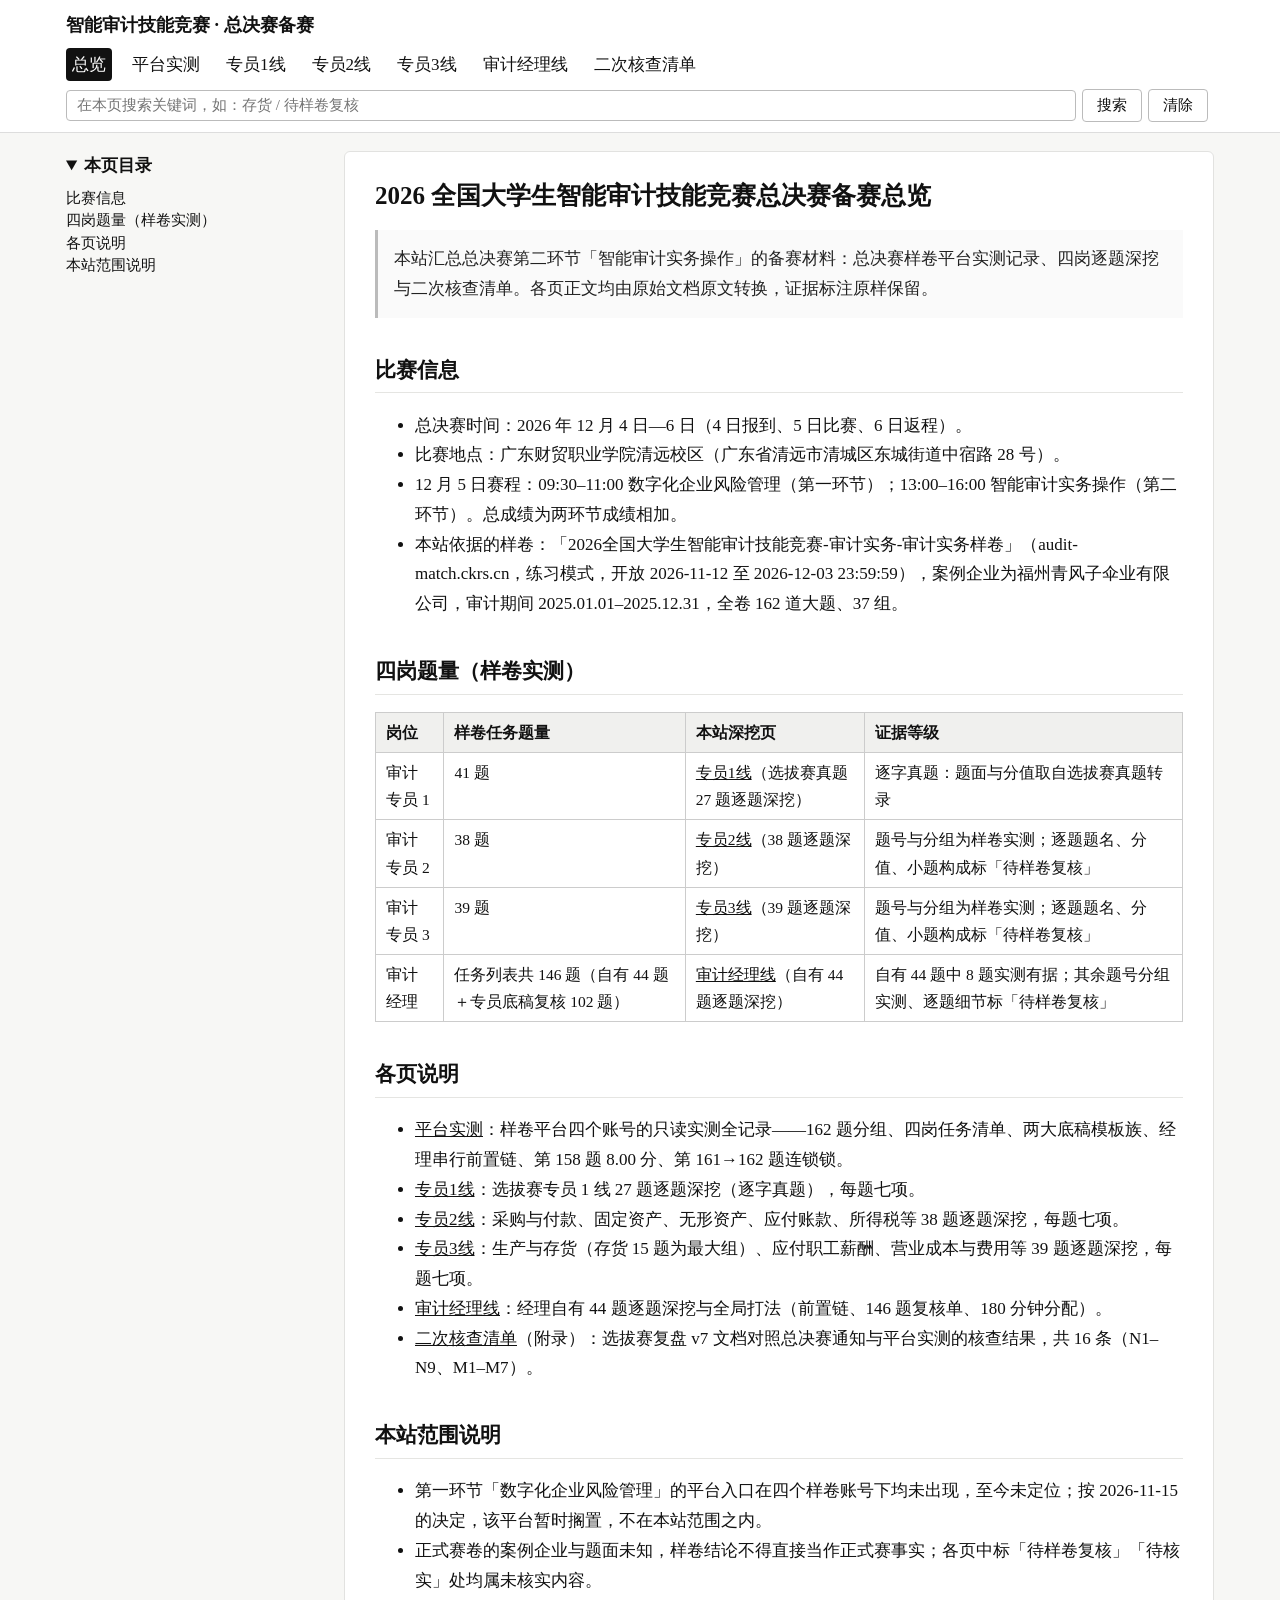
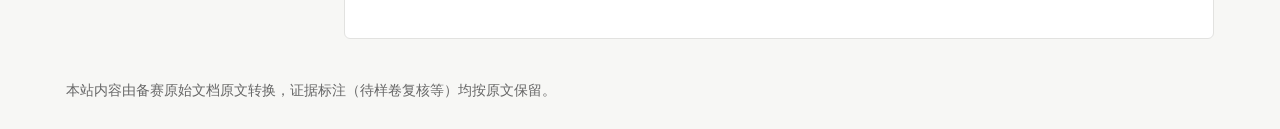
==== index.html @ 39a9ce8f "Add files via upload" ====
<!DOCTYPE html>
<html lang="zh-CN">
<head>
<meta charset="utf-8">
<meta name="viewport" content="width=device-width, initial-scale=1">
<title>总览｜总决赛备赛</title>
<link rel="stylesheet" href="style.css">
</head>
<body>
<header class="topbar">
  <div class="topbar-inner">
    <div class="site-name">智能审计技能竞赛 · 总决赛备赛</div>
    <nav class="mainnav">
      <a href="index.html" class="active">总览</a>
      <a href="platform.html">平台实测</a>
      <a href="s1.html">专员1线</a>
      <a href="s2.html">专员2线</a>
      <a href="s3.html">专员3线</a>
      <a href="manager.html">审计经理线</a>
      <a href="checklist.html">二次核查清单</a>
    </nav>
    <div class="searchbar">
      <input id="searchInput" type="search" placeholder="在本页搜索关键词，如：存货 / 待样卷复核" aria-label="在本页搜索">
      <button id="searchBtn" type="button">搜索</button>
      <button id="searchClear" type="button">清除</button>
      <span id="searchCount" class="search-count"></span>
    </div>
  </div>
</header>
<div class="layout">
  <aside class="toc-wrap">
    <details open>
      <summary>本页目录</summary>
      <div class="toc"><ul>
<li><a href="#ix-info">比赛信息</a></li>
<li><a href="#ix-posts">四岗题量（样卷实测）</a></li>
<li><a href="#ix-pages">各页说明</a></li>
<li><a href="#ix-scope">本站范围说明</a></li>
</ul></div>
    </details>
  </aside>
  <main id="content" class="content">
<h1>2026 全国大学生智能审计技能竞赛总决赛备赛总览</h1>
<blockquote>
<p>本站汇总总决赛第二环节「智能审计实务操作」的备赛材料：总决赛样卷平台实测记录、四岗逐题深挖与二次核查清单。各页正文均由原始文档原文转换，证据标注原样保留。</p>
</blockquote>
<h2 id="ix-info">比赛信息</h2>
<ul>
<li>总决赛时间：2026 年 12 月 4 日—6 日（4 日报到、5 日比赛、6 日返程）。</li>
<li>比赛地点：广东财贸职业学院清远校区（广东省清远市清城区东城街道中宿路 28 号）。</li>
<li>12 月 5 日赛程：09:30–11:00 数字化企业风险管理（第一环节）；13:00–16:00 智能审计实务操作（第二环节）。总成绩为两环节成绩相加。</li>
<li>本站依据的样卷：「2026全国大学生智能审计技能竞赛-审计实务-审计实务样卷」（audit-match.ckrs.cn，练习模式，开放 2026-11-12 至 2026-12-03 23:59:59），案例企业为福州青风子伞业有限公司，审计期间 2025.01.01–2025.12.31，全卷 162 道大题、37 组。</li>
</ul>
<h2 id="ix-posts">四岗题量（样卷实测）</h2>
<table>
<thead><tr><th>岗位</th><th>样卷任务题量</th><th>本站深挖页</th><th>证据等级</th></tr></thead>
<tbody>
<tr><td>审计专员 1</td><td>41 题</td><td><a href="s1.html">专员1线</a>（选拔赛真题 27 题逐题深挖）</td><td>逐字真题：题面与分值取自选拔赛真题转录</td></tr>
<tr><td>审计专员 2</td><td>38 题</td><td><a href="s2.html">专员2线</a>（38 题逐题深挖）</td><td>题号与分组为样卷实测；逐题题名、分值、小题构成标「待样卷复核」</td></tr>
<tr><td>审计专员 3</td><td>39 题</td><td><a href="s3.html">专员3线</a>（39 题逐题深挖）</td><td>题号与分组为样卷实测；逐题题名、分值、小题构成标「待样卷复核」</td></tr>
<tr><td>审计经理</td><td>任务列表共 146 题（自有 44 题＋专员底稿复核 102 题）</td><td><a href="manager.html">审计经理线</a>（自有 44 题逐题深挖）</td><td>自有 44 题中 8 题实测有据；其余题号分组实测、逐题细节标「待样卷复核」</td></tr>
</tbody>
</table>
<h2 id="ix-pages">各页说明</h2>
<ul>
<li><a href="platform.html">平台实测</a>：样卷平台四个账号的只读实测全记录——162 题分组、四岗任务清单、两大底稿模板族、经理串行前置链、第 158 题 8.00 分、第 161→162 题连锁锁。</li>
<li><a href="s1.html">专员1线</a>：选拔赛专员 1 线 27 题逐题深挖（逐字真题），每题七项。</li>
<li><a href="s2.html">专员2线</a>：采购与付款、固定资产、无形资产、应付账款、所得税等 38 题逐题深挖，每题七项。</li>
<li><a href="s3.html">专员3线</a>：生产与存货（存货 15 题为最大组）、应付职工薪酬、营业成本与费用等 39 题逐题深挖，每题七项。</li>
<li><a href="manager.html">审计经理线</a>：经理自有 44 题逐题深挖与全局打法（前置链、146 题复核单、180 分钟分配）。</li>
<li><a href="checklist.html">二次核查清单</a>（附录）：选拔赛复盘 v7 文档对照总决赛通知与平台实测的核查结果，共 16 条（N1–N9、M1–M7）。</li>
</ul>
<h2 id="ix-scope">本站范围说明</h2>
<ul>
<li>第一环节「数字化企业风险管理」的平台入口在四个样卷账号下均未出现，至今未定位；按 2026-11-15 的决定，该平台暂时搁置，不在本站范围之内。</li>
<li>正式赛卷的案例企业与题面未知，样卷结论不得直接当作正式赛事实；各页中标「待样卷复核」「待核实」处均属未核实内容。</li>
</ul>

  </main>
</div>
<footer class="footer">本站内容由备赛原始文档原文转换，证据标注（待样卷复核等）均按原文保留。</footer>
<script src="search.js"></script>
</body>
</html>
---- style.css ----
:root { color-scheme: light; }
* { box-sizing: border-box; }
body {
  margin: 0;
  background: #f7f7f5;
  color: #111;
  font-family: "Times New Roman", "Songti SC", "STSong", "SimSun", "宋体", serif;
  font-size: 17px;
  line-height: 1.75;
}
.topbar {
  position: sticky; top: 0; z-index: 10;
  background: #fff; border-bottom: 1px solid #ddd;
}
.topbar-inner { max-width: 1180px; margin: 0 auto; padding: 10px 16px; }
.site-name { font-weight: bold; font-size: 18px; margin-bottom: 6px; }
.mainnav { display: flex; flex-wrap: wrap; gap: 4px 14px; margin-bottom: 8px; }
.mainnav a { color: #111; text-decoration: none; padding: 2px 6px; border-radius: 4px; }
.mainnav a:hover { background: #eee; }
.mainnav a.active { background: #111; color: #fff; }
.searchbar { display: flex; flex-wrap: wrap; gap: 6px; align-items: center; }
.searchbar input {
  flex: 1 1 220px; padding: 6px 10px; font-size: 15px;
  font-family: inherit; border: 1px solid #bbb; border-radius: 4px; background: #fff; color: #111;
}
.searchbar button {
  padding: 6px 14px; font-size: 15px; font-family: inherit;
  border: 1px solid #bbb; border-radius: 4px; background: #fff; color: #111; cursor: pointer;
}
.searchbar button:hover { background: #eee; }
.search-count { font-size: 14px; color: #555; }
.layout {
  max-width: 1180px; margin: 0 auto; padding: 18px 16px 40px;
  display: flex; gap: 28px; align-items: flex-start;
}
.toc-wrap { flex: 0 0 250px; position: sticky; top: 150px; max-height: calc(100vh - 170px); overflow: auto; }
.toc-wrap summary { font-weight: bold; cursor: pointer; margin-bottom: 6px; }
.toc ul { list-style: none; margin: 0; padding-left: 14px; font-size: 14.5px; line-height: 1.55; }
.toc > ul { padding-left: 0; }
.toc a { color: #111; text-decoration: none; }
.toc a:hover { text-decoration: underline; }
.content { flex: 1 1 auto; min-width: 0; background: #fff; border: 1px solid #e2e2e0; border-radius: 6px; padding: 26px 30px; }
.content h1 { font-size: 25px; line-height: 1.4; margin-top: 0; }
.content h2 { font-size: 21px; margin-top: 34px; border-bottom: 1px solid #e5e5e2; padding-bottom: 4px; }
.content h3 { font-size: 18px; margin-top: 26px; }
.content table { border-collapse: collapse; width: 100%; margin: 14px 0; font-size: 15.5px; display: block; overflow-x: auto; }
.content th, .content td { border: 1px solid #ccc; padding: 6px 10px; text-align: left; vertical-align: top; }
.content th { background: #f0f0ee; }
.content blockquote { margin: 14px 0; padding: 8px 16px; border-left: 3px solid #bbb; background: #fafafa; color: #222; }
.content blockquote p { margin: 6px 0; }
.content a { color: #111; }
.content hr { border: none; border-top: 1px solid #ddd; margin: 24px 0; }
.content code { font-family: "Times New Roman", monospace; background: #f0f0ee; padding: 0 4px; border-radius: 3px; }
mark.search-hit { background: #ffe58a; color: #111; padding: 0 1px; }
.footer { max-width: 1180px; margin: 0 auto; padding: 0 16px 26px; font-size: 13.5px; color: #666; }
@media (max-width: 860px) {
  .layout { flex-direction: column; }
  .toc-wrap { position: static; flex: none; width: 100%; max-height: none; }
  .content { padding: 18px 16px; width: 100%; }
  body { font-size: 16px; }
}
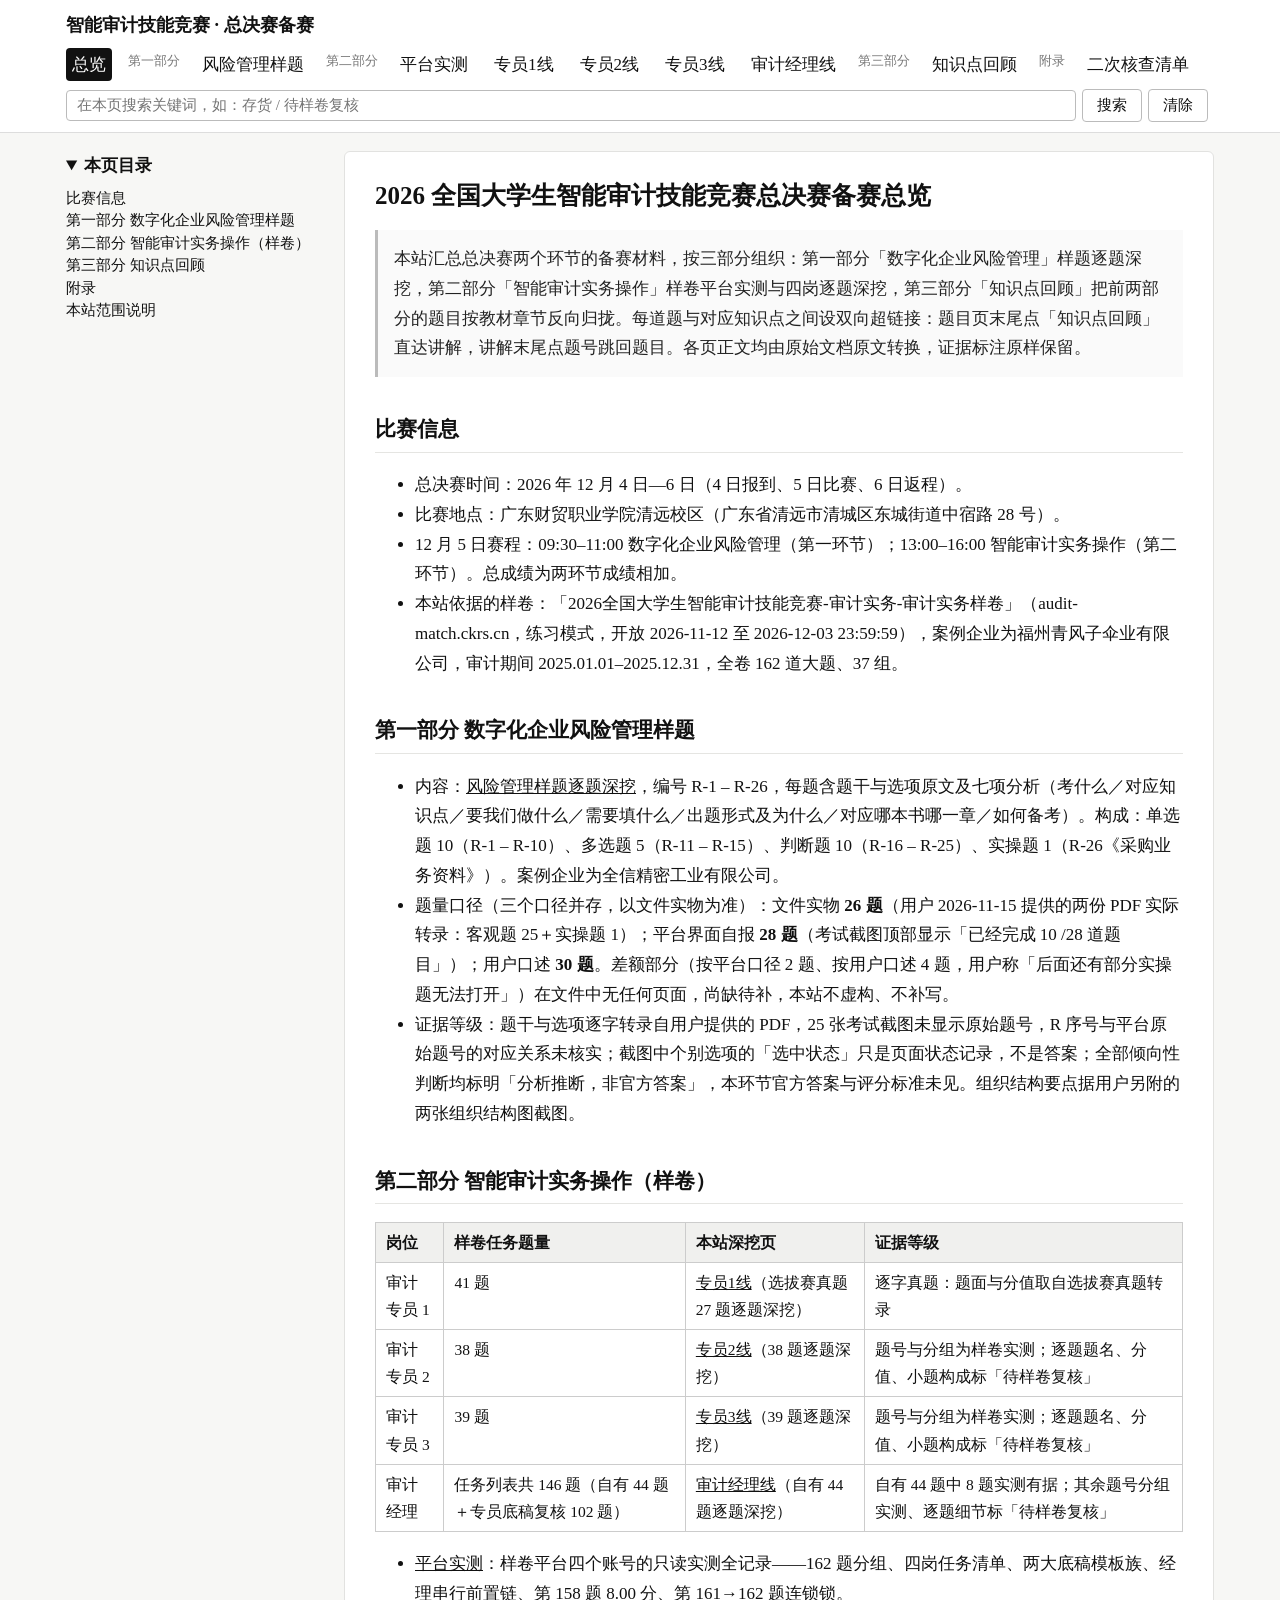
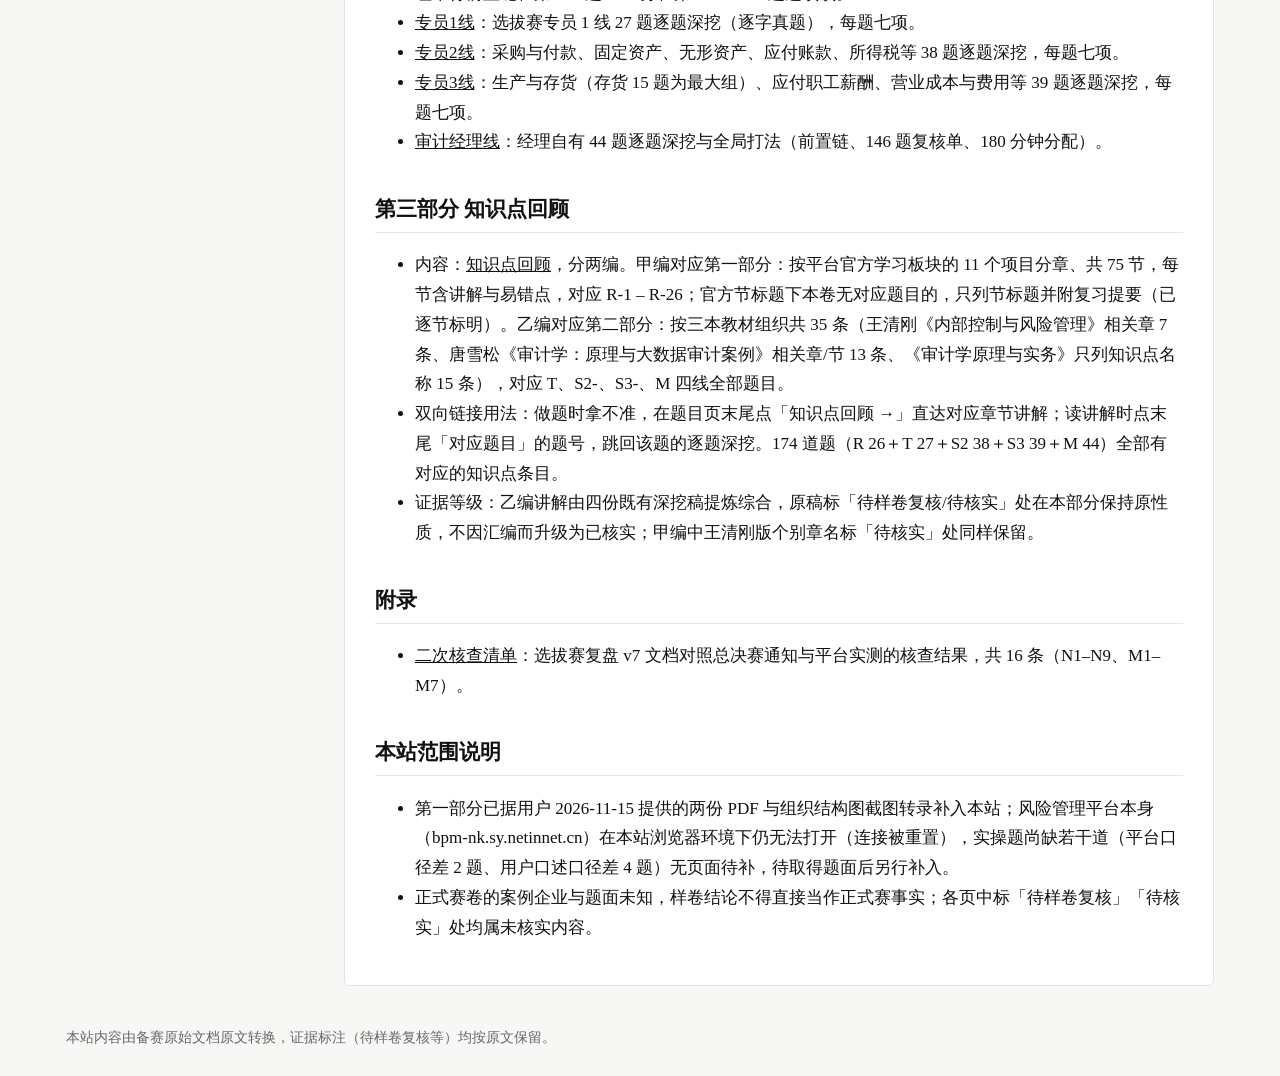
==== commit 23d959df: "三部分改造：新增风险管理样题与知识点回顾" ====
--- a/index.html
+++ b/index.html
@@ -12,11 +12,17 @@
     <div class="site-name">智能审计技能竞赛 · 总决赛备赛</div>
     <nav class="mainnav">
       <a href="index.html" class="active">总览</a>
+      <span class="nav-label">第一部分</span>
+      <a href="risk.html">风险管理样题</a>
+      <span class="nav-label">第二部分</span>
       <a href="platform.html">平台实测</a>
       <a href="s1.html">专员1线</a>
       <a href="s2.html">专员2线</a>
       <a href="s3.html">专员3线</a>
       <a href="manager.html">审计经理线</a>
+      <span class="nav-label">第三部分</span>
+      <a href="knowledge.html">知识点回顾</a>
+      <span class="nav-label">附录</span>
       <a href="checklist.html">二次核查清单</a>
     </nav>
     <div class="searchbar">
@@ -32,17 +38,25 @@
     <details open>
       <summary>本页目录</summary>
       <div class="toc"><ul>
-<li><a href="#ix-info">比赛信息</a></li>
-<li><a href="#ix-posts">四岗题量（样卷实测）</a></li>
-<li><a href="#ix-pages">各页说明</a></li>
-<li><a href="#ix-scope">本站范围说明</a></li>
+<li><a href="#ix-info">比赛信息</a>
+</li>
+<li><a href="#ix-part1">第一部分 数字化企业风险管理样题</a>
+</li>
+<li><a href="#ix-part2">第二部分 智能审计实务操作（样卷）</a>
+</li>
+<li><a href="#ix-part3">第三部分 知识点回顾</a>
+</li>
+<li><a href="#ix-appendix">附录</a>
+</li>
+<li><a href="#ix-scope">本站范围说明</a>
+</li>
 </ul></div>
     </details>
   </aside>
   <main id="content" class="content">
 <h1>2026 全国大学生智能审计技能竞赛总决赛备赛总览</h1>
 <blockquote>
-<p>本站汇总总决赛第二环节「智能审计实务操作」的备赛材料：总决赛样卷平台实测记录、四岗逐题深挖与二次核查清单。各页正文均由原始文档原文转换，证据标注原样保留。</p>
+<p>本站汇总总决赛两个环节的备赛材料，按三部分组织：第一部分「数字化企业风险管理」样题逐题深挖，第二部分「智能审计实务操作」样卷平台实测与四岗逐题深挖，第三部分「知识点回顾」把前两部分的题目按教材章节反向归拢。每道题与对应知识点之间设双向超链接：题目页末尾点「知识点回顾」直达讲解，讲解末尾点题号跳回题目。各页正文均由原始文档原文转换，证据标注原样保留。</p>
 </blockquote>
 <h2 id="ix-info">比赛信息</h2>
 <ul>
@@ -51,7 +65,13 @@
 <li>12 月 5 日赛程：09:30–11:00 数字化企业风险管理（第一环节）；13:00–16:00 智能审计实务操作（第二环节）。总成绩为两环节成绩相加。</li>
 <li>本站依据的样卷：「2026全国大学生智能审计技能竞赛-审计实务-审计实务样卷」（audit-match.ckrs.cn，练习模式，开放 2026-11-12 至 2026-12-03 23:59:59），案例企业为福州青风子伞业有限公司，审计期间 2025.01.01–2025.12.31，全卷 162 道大题、37 组。</li>
 </ul>
-<h2 id="ix-posts">四岗题量（样卷实测）</h2>
+<h2 id="ix-part1">第一部分 数字化企业风险管理样题</h2>
+<ul>
+<li>内容：<a href="risk.html">风险管理样题逐题深挖</a>，编号 R-1 – R-26，每题含题干与选项原文及七项分析（考什么／对应知识点／要我们做什么／需要填什么／出题形式及为什么／对应哪本书哪一章／如何备考）。构成：单选题 10（R-1 – R-10）、多选题 5（R-11 – R-15）、判断题 10（R-16 – R-25）、实操题 1（R-26《采购业务资料》）。案例企业为全信精密工业有限公司。</li>
+<li>题量口径（三个口径并存，以文件实物为准）：文件实物 <strong>26 题</strong>（用户 2026-11-15 提供的两份 PDF 实际转录：客观题 25＋实操题 1）；平台界面自报 <strong>28 题</strong>（考试截图顶部显示「已经完成 10 /28 道题目」）；用户口述 <strong>30 题</strong>。差额部分（按平台口径 2 题、按用户口述 4 题，用户称「后面还有部分实操题无法打开」）在文件中无任何页面，尚缺待补，本站不虚构、不补写。</li>
+<li>证据等级：题干与选项逐字转录自用户提供的 PDF，25 张考试截图未显示原始题号，R 序号与平台原始题号的对应关系未核实；截图中个别选项的「选中状态」只是页面状态记录，不是答案；全部倾向性判断均标明「分析推断，非官方答案」，本环节官方答案与评分标准未见。组织结构要点据用户另附的两张组织结构图截图。</li>
+</ul>
+<h2 id="ix-part2">第二部分 智能审计实务操作（样卷）</h2>
 <table>
 <thead><tr><th>岗位</th><th>样卷任务题量</th><th>本站深挖页</th><th>证据等级</th></tr></thead>
 <tbody>
@@ -61,21 +81,28 @@
 <tr><td>审计经理</td><td>任务列表共 146 题（自有 44 题＋专员底稿复核 102 题）</td><td><a href="manager.html">审计经理线</a>（自有 44 题逐题深挖）</td><td>自有 44 题中 8 题实测有据；其余题号分组实测、逐题细节标「待样卷复核」</td></tr>
 </tbody>
 </table>
-<h2 id="ix-pages">各页说明</h2>
 <ul>
 <li><a href="platform.html">平台实测</a>：样卷平台四个账号的只读实测全记录——162 题分组、四岗任务清单、两大底稿模板族、经理串行前置链、第 158 题 8.00 分、第 161→162 题连锁锁。</li>
 <li><a href="s1.html">专员1线</a>：选拔赛专员 1 线 27 题逐题深挖（逐字真题），每题七项。</li>
 <li><a href="s2.html">专员2线</a>：采购与付款、固定资产、无形资产、应付账款、所得税等 38 题逐题深挖，每题七项。</li>
 <li><a href="s3.html">专员3线</a>：生产与存货（存货 15 题为最大组）、应付职工薪酬、营业成本与费用等 39 题逐题深挖，每题七项。</li>
 <li><a href="manager.html">审计经理线</a>：经理自有 44 题逐题深挖与全局打法（前置链、146 题复核单、180 分钟分配）。</li>
-<li><a href="checklist.html">二次核查清单</a>（附录）：选拔赛复盘 v7 文档对照总决赛通知与平台实测的核查结果，共 16 条（N1–N9、M1–M7）。</li>
+</ul>
+<h2 id="ix-part3">第三部分 知识点回顾</h2>
+<ul>
+<li>内容：<a href="knowledge.html">知识点回顾</a>，分两编。甲编对应第一部分：按平台官方学习板块的 11 个项目分章、共 75 节，每节含讲解与易错点，对应 R-1 – R-26；官方节标题下本卷无对应题目的，只列节标题并附复习提要（已逐节标明）。乙编对应第二部分：按三本教材组织共 35 条（王清刚《内部控制与风险管理》相关章 7 条、唐雪松《审计学：原理与大数据审计案例》相关章/节 13 条、《审计学原理与实务》只列知识点名称 15 条），对应 T、S2-、S3-、M 四线全部题目。</li>
+<li>双向链接用法：做题时拿不准，在题目页末尾点「知识点回顾 →」直达对应章节讲解；读讲解时点末尾「对应题目」的题号，跳回该题的逐题深挖。174 道题（R 26＋T 27＋S2 38＋S3 39＋M 44）全部有对应的知识点条目。</li>
+<li>证据等级：乙编讲解由四份既有深挖稿提炼综合，原稿标「待样卷复核/待核实」处在本部分保持原性质，不因汇编而升级为已核实；甲编中王清刚版个别章名标「待核实」处同样保留。</li>
+</ul>
+<h2 id="ix-appendix">附录</h2>
+<ul>
+<li><a href="checklist.html">二次核查清单</a>：选拔赛复盘 v7 文档对照总决赛通知与平台实测的核查结果，共 16 条（N1–N9、M1–M7）。</li>
 </ul>
 <h2 id="ix-scope">本站范围说明</h2>
 <ul>
-<li>第一环节「数字化企业风险管理」的平台入口在四个样卷账号下均未出现，至今未定位；按 2026-11-15 的决定，该平台暂时搁置，不在本站范围之内。</li>
+<li>第一部分已据用户 2026-11-15 提供的两份 PDF 与组织结构图截图转录补入本站；风险管理平台本身（bpm-nk.sy.netinnet.cn）在本站浏览器环境下仍无法打开（连接被重置），实操题尚缺若干道（平台口径差 2 题、用户口述口径差 4 题）无页面待补，待取得题面后另行补入。</li>
 <li>正式赛卷的案例企业与题面未知，样卷结论不得直接当作正式赛事实；各页中标「待样卷复核」「待核实」处均属未核实内容。</li>
 </ul>
-
   </main>
 </div>
 <footer class="footer">本站内容由备赛原始文档原文转换，证据标注（待样卷复核等）均按原文保留。</footer>
--- a/style.css
+++ b/style.css
@@ -59,3 +59,8 @@
   .content { padding: 18px 16px; width: 100%; }
   body { font-size: 16px; }
 }
+
+.mainnav .nav-label { color: #777; font-size: 13px; padding: 2px 2px; }
+.kp-links { margin: 14px 0; padding: 8px 16px; border-left: 3px solid #bbb; background: #fafafa; font-size: 15.5px; }
+.qanchor { display: block; height: 0; }
+h2[id], h3[id], a.qanchor { scroll-margin-top: 175px; }
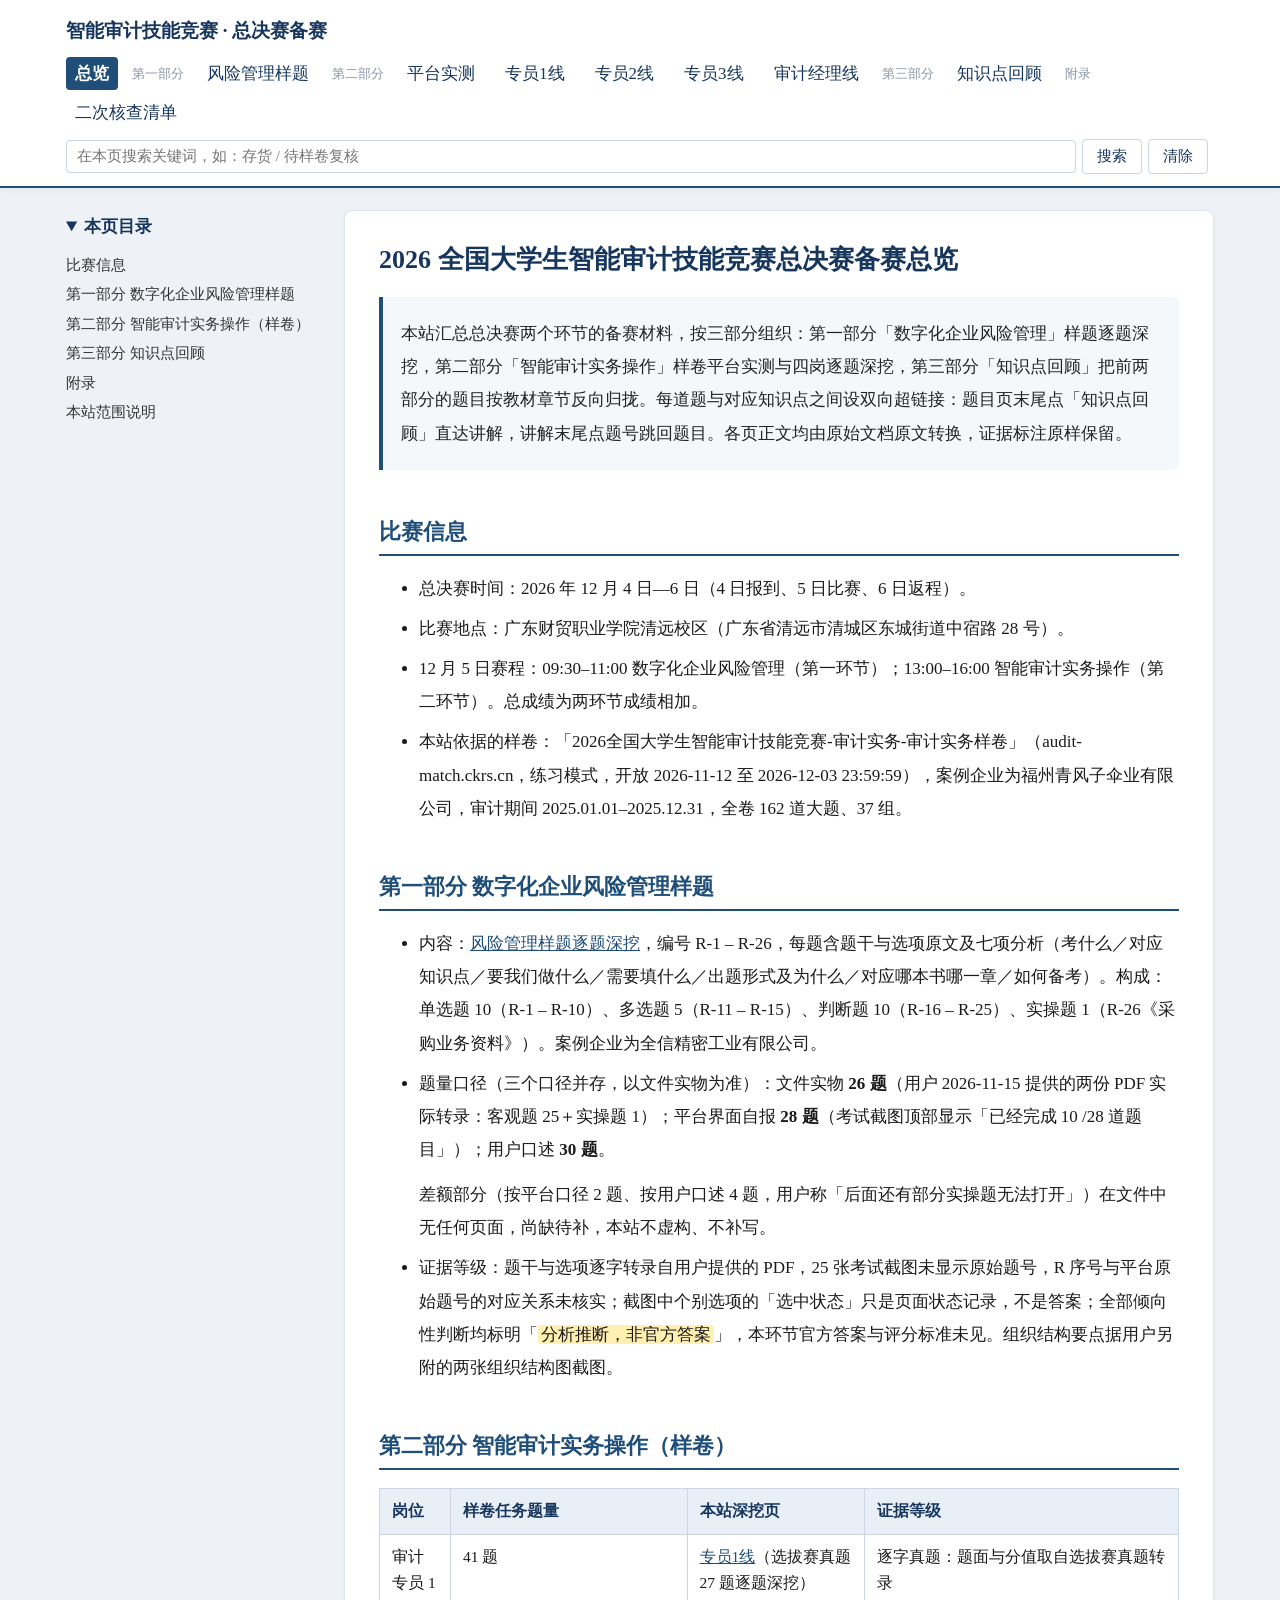
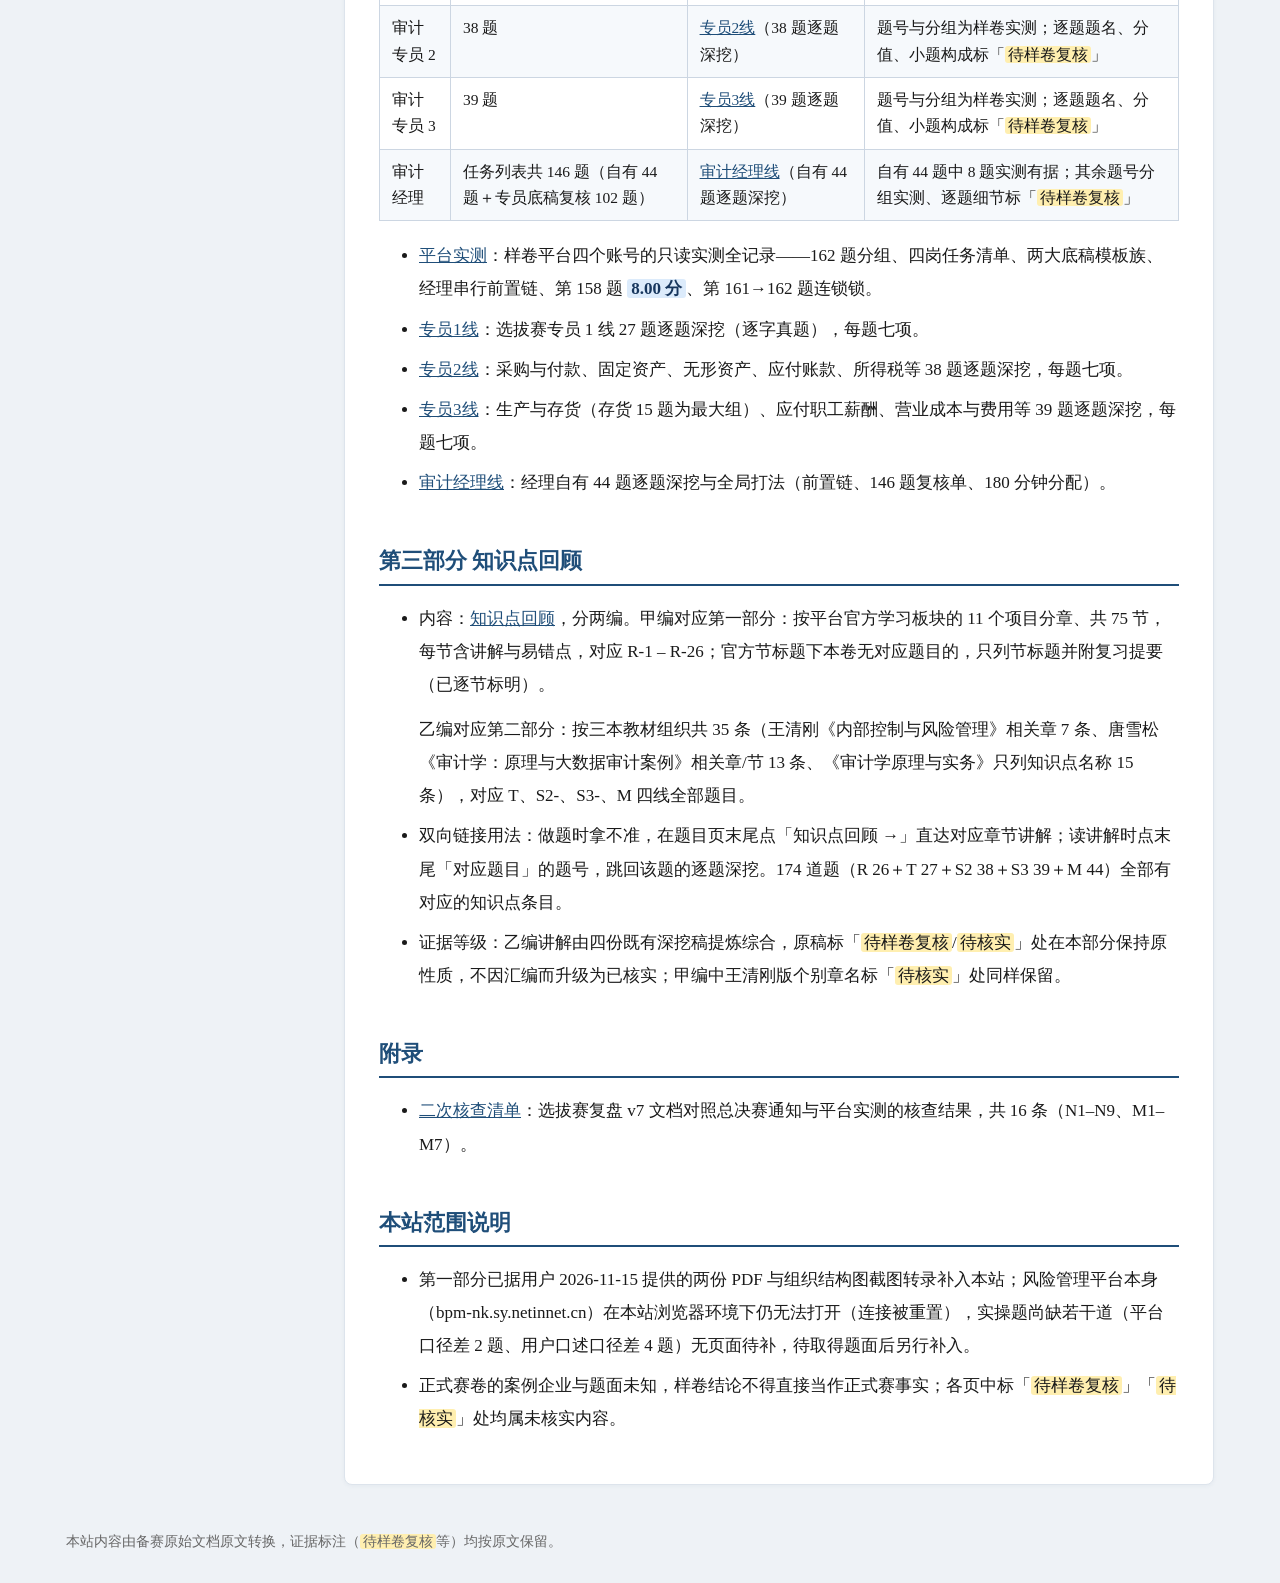
==== commit b42192bd: "排版优化：卡片分块、选项拆行、加粗高亮" ====
--- a/index.html
+++ b/index.html
@@ -68,21 +68,21 @@
 <h2 id="ix-part1">第一部分 数字化企业风险管理样题</h2>
 <ul>
 <li>内容：<a href="risk.html">风险管理样题逐题深挖</a>，编号 R-1 – R-26，每题含题干与选项原文及七项分析（考什么／对应知识点／要我们做什么／需要填什么／出题形式及为什么／对应哪本书哪一章／如何备考）。构成：单选题 10（R-1 – R-10）、多选题 5（R-11 – R-15）、判断题 10（R-16 – R-25）、实操题 1（R-26《采购业务资料》）。案例企业为全信精密工业有限公司。</li>
-<li>题量口径（三个口径并存，以文件实物为准）：文件实物 <strong>26 题</strong>（用户 2026-11-15 提供的两份 PDF 实际转录：客观题 25＋实操题 1）；平台界面自报 <strong>28 题</strong>（考试截图顶部显示「已经完成 10 /28 道题目」）；用户口述 <strong>30 题</strong>。差额部分（按平台口径 2 题、按用户口述 4 题，用户称「后面还有部分实操题无法打开」）在文件中无任何页面，尚缺待补，本站不虚构、不补写。</li>
-<li>证据等级：题干与选项逐字转录自用户提供的 PDF，25 张考试截图未显示原始题号，R 序号与平台原始题号的对应关系未核实；截图中个别选项的「选中状态」只是页面状态记录，不是答案；全部倾向性判断均标明「分析推断，非官方答案」，本环节官方答案与评分标准未见。组织结构要点据用户另附的两张组织结构图截图。</li>
+<li><p class="segp">题量口径（三个口径并存，以文件实物为准）：文件实物 <strong>26 题</strong>（用户 2026-11-15 提供的两份 PDF 实际转录：客观题 25＋实操题 1）；平台界面自报 <strong>28 题</strong>（考试截图顶部显示「已经完成 10 /28 道题目」）；用户口述 <strong>30 题</strong>。</p><p class="segp">差额部分（按平台口径 2 题、按用户口述 4 题，用户称「后面还有部分实操题无法打开」）在文件中无任何页面，尚缺待补，本站不虚构、不补写。</p></li>
+<li>证据等级：题干与选项逐字转录自用户提供的 PDF，25 张考试截图未显示原始题号，R 序号与平台原始题号的对应关系未核实；截图中个别选项的「选中状态」只是页面状态记录，不是答案；全部倾向性判断均标明「<mark class="warn">分析推断，非官方答案</mark>」，本环节官方答案与评分标准未见。组织结构要点据用户另附的两张组织结构图截图。</li>
 </ul>
 <h2 id="ix-part2">第二部分 智能审计实务操作（样卷）</h2>
 <table>
 <thead><tr><th>岗位</th><th>样卷任务题量</th><th>本站深挖页</th><th>证据等级</th></tr></thead>
 <tbody>
 <tr><td>审计专员 1</td><td>41 题</td><td><a href="s1.html">专员1线</a>（选拔赛真题 27 题逐题深挖）</td><td>逐字真题：题面与分值取自选拔赛真题转录</td></tr>
-<tr><td>审计专员 2</td><td>38 题</td><td><a href="s2.html">专员2线</a>（38 题逐题深挖）</td><td>题号与分组为样卷实测；逐题题名、分值、小题构成标「待样卷复核」</td></tr>
-<tr><td>审计专员 3</td><td>39 题</td><td><a href="s3.html">专员3线</a>（39 题逐题深挖）</td><td>题号与分组为样卷实测；逐题题名、分值、小题构成标「待样卷复核」</td></tr>
-<tr><td>审计经理</td><td>任务列表共 146 题（自有 44 题＋专员底稿复核 102 题）</td><td><a href="manager.html">审计经理线</a>（自有 44 题逐题深挖）</td><td>自有 44 题中 8 题实测有据；其余题号分组实测、逐题细节标「待样卷复核」</td></tr>
+<tr><td>审计专员 2</td><td>38 题</td><td><a href="s2.html">专员2线</a>（38 题逐题深挖）</td><td>题号与分组为样卷实测；逐题题名、分值、小题构成标「<mark class="warn">待样卷复核</mark>」</td></tr>
+<tr><td>审计专员 3</td><td>39 题</td><td><a href="s3.html">专员3线</a>（39 题逐题深挖）</td><td>题号与分组为样卷实测；逐题题名、分值、小题构成标「<mark class="warn">待样卷复核</mark>」</td></tr>
+<tr><td>审计经理</td><td>任务列表共 146 题（自有 44 题＋专员底稿复核 102 题）</td><td><a href="manager.html">审计经理线</a>（自有 44 题逐题深挖）</td><td>自有 44 题中 8 题实测有据；其余题号分组实测、逐题细节标「<mark class="warn">待样卷复核</mark>」</td></tr>
 </tbody>
 </table>
 <ul>
-<li><a href="platform.html">平台实测</a>：样卷平台四个账号的只读实测全记录——162 题分组、四岗任务清单、两大底稿模板族、经理串行前置链、第 158 题 8.00 分、第 161→162 题连锁锁。</li>
+<li><a href="platform.html">平台实测</a>：样卷平台四个账号的只读实测全记录——162 题分组、四岗任务清单、两大底稿模板族、经理串行前置链、第 158 题 <span class="score">8.00 分</span>、第 161→162 题连锁锁。</li>
 <li><a href="s1.html">专员1线</a>：选拔赛专员 1 线 27 题逐题深挖（逐字真题），每题七项。</li>
 <li><a href="s2.html">专员2线</a>：采购与付款、固定资产、无形资产、应付账款、所得税等 38 题逐题深挖，每题七项。</li>
 <li><a href="s3.html">专员3线</a>：生产与存货（存货 15 题为最大组）、应付职工薪酬、营业成本与费用等 39 题逐题深挖，每题七项。</li>
@@ -90,9 +90,9 @@
 </ul>
 <h2 id="ix-part3">第三部分 知识点回顾</h2>
 <ul>
-<li>内容：<a href="knowledge.html">知识点回顾</a>，分两编。甲编对应第一部分：按平台官方学习板块的 11 个项目分章、共 75 节，每节含讲解与易错点，对应 R-1 – R-26；官方节标题下本卷无对应题目的，只列节标题并附复习提要（已逐节标明）。乙编对应第二部分：按三本教材组织共 35 条（王清刚《内部控制与风险管理》相关章 7 条、唐雪松《审计学：原理与大数据审计案例》相关章/节 13 条、《审计学原理与实务》只列知识点名称 15 条），对应 T、S2-、S3-、M 四线全部题目。</li>
+<li><p class="segp">内容：<a href="knowledge.html">知识点回顾</a>，分两编。甲编对应第一部分：按平台官方学习板块的 11 个项目分章、共 75 节，每节含讲解与易错点，对应 R-1 – R-26；官方节标题下本卷无对应题目的，只列节标题并附复习提要（已逐节标明）。</p><p class="segp">乙编对应第二部分：按三本教材组织共 35 条（王清刚《内部控制与风险管理》相关章 7 条、唐雪松《审计学：原理与大数据审计案例》相关章/节 13 条、《审计学原理与实务》只列知识点名称 15 条），对应 T、S2-、S3-、M 四线全部题目。</p></li>
 <li>双向链接用法：做题时拿不准，在题目页末尾点「知识点回顾 →」直达对应章节讲解；读讲解时点末尾「对应题目」的题号，跳回该题的逐题深挖。174 道题（R 26＋T 27＋S2 38＋S3 39＋M 44）全部有对应的知识点条目。</li>
-<li>证据等级：乙编讲解由四份既有深挖稿提炼综合，原稿标「待样卷复核/待核实」处在本部分保持原性质，不因汇编而升级为已核实；甲编中王清刚版个别章名标「待核实」处同样保留。</li>
+<li>证据等级：乙编讲解由四份既有深挖稿提炼综合，原稿标「<mark class="warn">待样卷复核</mark>/<mark class="warn">待核实</mark>」处在本部分保持原性质，不因汇编而升级为已核实；甲编中王清刚版个别章名标「<mark class="warn">待核实</mark>」处同样保留。</li>
 </ul>
 <h2 id="ix-appendix">附录</h2>
 <ul>
@@ -101,11 +101,11 @@
 <h2 id="ix-scope">本站范围说明</h2>
 <ul>
 <li>第一部分已据用户 2026-11-15 提供的两份 PDF 与组织结构图截图转录补入本站；风险管理平台本身（bpm-nk.sy.netinnet.cn）在本站浏览器环境下仍无法打开（连接被重置），实操题尚缺若干道（平台口径差 2 题、用户口述口径差 4 题）无页面待补，待取得题面后另行补入。</li>
-<li>正式赛卷的案例企业与题面未知，样卷结论不得直接当作正式赛事实；各页中标「待样卷复核」「待核实」处均属未核实内容。</li>
+<li>正式赛卷的案例企业与题面未知，样卷结论不得直接当作正式赛事实；各页中标「<mark class="warn">待样卷复核</mark>」「<mark class="warn">待核实</mark>」处均属未核实内容。</li>
 </ul>
   </main>
 </div>
-<footer class="footer">本站内容由备赛原始文档原文转换，证据标注（待样卷复核等）均按原文保留。</footer>
+<footer class="footer">本站内容由备赛原始文档原文转换，证据标注（<mark class="warn">待样卷复核</mark>等）均按原文保留。</footer>
 <script src="search.js"></script>
 </body>
-</html>
+</html>
--- a/style.css
+++ b/style.css
@@ -1,66 +1,138 @@
-:root { color-scheme: light; }
+:root {
+  color-scheme: light;
+  --accent: #1f4e79;
+  --accent-dark: #17365d;
+  --accent-light: #e9eff6;
+  --accent-border: #c9d6e4;
+  --warn-bg: #ffefb0;
+  --score-bg: #dcebfb;
+  --ink: #1a1a1a;
+}
 * { box-sizing: border-box; }
+html { scroll-behavior: smooth; }
 body {
   margin: 0;
-  background: #f7f7f5;
-  color: #111;
+  background: #eef2f6;
+  color: var(--ink);
   font-family: "Times New Roman", "Songti SC", "STSong", "SimSun", "宋体", serif;
   font-size: 17px;
-  line-height: 1.75;
+  line-height: 1.95;
 }
 .topbar {
   position: sticky; top: 0; z-index: 10;
-  background: #fff; border-bottom: 1px solid #ddd;
+  background: #fff; border-bottom: 2px solid var(--accent);
+  box-shadow: 0 1px 6px rgba(31, 78, 121, 0.08);
 }
-.topbar-inner { max-width: 1180px; margin: 0 auto; padding: 10px 16px; }
-.site-name { font-weight: bold; font-size: 18px; margin-bottom: 6px; }
-.mainnav { display: flex; flex-wrap: wrap; gap: 4px 14px; margin-bottom: 8px; }
-.mainnav a { color: #111; text-decoration: none; padding: 2px 6px; border-radius: 4px; }
-.mainnav a:hover { background: #eee; }
-.mainnav a.active { background: #111; color: #fff; }
+.topbar-inner { max-width: 1180px; margin: 0 auto; padding: 12px 16px; }
+.site-name { font-weight: bold; font-size: 19px; margin-bottom: 8px; color: var(--accent-dark); }
+.mainnav { display: flex; flex-wrap: wrap; gap: 6px 12px; margin-bottom: 10px; align-items: center; }
+.mainnav a { color: var(--accent-dark); text-decoration: none; padding: 3px 9px; border-radius: 4px; line-height: 1.6; }
+.mainnav a:hover { background: var(--accent-light); }
+.mainnav a.active { background: var(--accent); color: #fff; font-weight: bold; }
+.mainnav .nav-label { color: #8a97a5; font-size: 13px; padding: 2px 2px; }
 .searchbar { display: flex; flex-wrap: wrap; gap: 6px; align-items: center; }
 .searchbar input {
-  flex: 1 1 220px; padding: 6px 10px; font-size: 15px;
-  font-family: inherit; border: 1px solid #bbb; border-radius: 4px; background: #fff; color: #111;
+  flex: 1 1 220px; padding: 7px 10px; font-size: 15px;
+  font-family: inherit; border: 1px solid var(--accent-border); border-radius: 4px; background: #fff; color: var(--ink);
 }
+.searchbar input:focus { outline: 2px solid var(--accent); outline-offset: 0; border-color: var(--accent); }
 .searchbar button {
-  padding: 6px 14px; font-size: 15px; font-family: inherit;
-  border: 1px solid #bbb; border-radius: 4px; background: #fff; color: #111; cursor: pointer;
+  padding: 7px 14px; font-size: 15px; font-family: inherit;
+  border: 1px solid var(--accent-border); border-radius: 4px; background: #fff; color: var(--accent-dark); cursor: pointer;
 }
-.searchbar button:hover { background: #eee; }
+.searchbar button:hover { background: var(--accent-light); }
 .search-count { font-size: 14px; color: #555; }
 .layout {
-  max-width: 1180px; margin: 0 auto; padding: 18px 16px 40px;
+  max-width: 1180px; margin: 0 auto; padding: 22px 16px 44px;
   display: flex; gap: 28px; align-items: flex-start;
 }
-.toc-wrap { flex: 0 0 250px; position: sticky; top: 150px; max-height: calc(100vh - 170px); overflow: auto; }
-.toc-wrap summary { font-weight: bold; cursor: pointer; margin-bottom: 6px; }
-.toc ul { list-style: none; margin: 0; padding-left: 14px; font-size: 14.5px; line-height: 1.55; }
+.toc-wrap { flex: 0 0 250px; position: sticky; top: 158px; max-height: calc(100vh - 178px); overflow: auto; }
+.toc-wrap summary { font-weight: bold; cursor: pointer; margin-bottom: 8px; color: var(--accent-dark); }
+.toc ul { list-style: none; margin: 0; padding-left: 14px; font-size: 14.5px; line-height: 1.9; }
 .toc > ul { padding-left: 0; }
-.toc a { color: #111; text-decoration: none; }
-.toc a:hover { text-decoration: underline; }
-.content { flex: 1 1 auto; min-width: 0; background: #fff; border: 1px solid #e2e2e0; border-radius: 6px; padding: 26px 30px; }
-.content h1 { font-size: 25px; line-height: 1.4; margin-top: 0; }
-.content h2 { font-size: 21px; margin-top: 34px; border-bottom: 1px solid #e5e5e2; padding-bottom: 4px; }
-.content h3 { font-size: 18px; margin-top: 26px; }
-.content table { border-collapse: collapse; width: 100%; margin: 14px 0; font-size: 15.5px; display: block; overflow-x: auto; }
-.content th, .content td { border: 1px solid #ccc; padding: 6px 10px; text-align: left; vertical-align: top; }
-.content th { background: #f0f0ee; }
-.content blockquote { margin: 14px 0; padding: 8px 16px; border-left: 3px solid #bbb; background: #fafafa; color: #222; }
-.content blockquote p { margin: 6px 0; }
-.content a { color: #111; }
-.content hr { border: none; border-top: 1px solid #ddd; margin: 24px 0; }
-.content code { font-family: "Times New Roman", monospace; background: #f0f0ee; padding: 0 4px; border-radius: 3px; }
-mark.search-hit { background: #ffe58a; color: #111; padding: 0 1px; }
-.footer { max-width: 1180px; margin: 0 auto; padding: 0 16px 26px; font-size: 13.5px; color: #666; }
+.toc li { margin: 2px 0; }
+.toc a { color: #333; text-decoration: none; }
+.toc a:hover { color: var(--accent); text-decoration: underline; }
+.content {
+  flex: 1 1 auto; min-width: 0; background: #fff;
+  border: 1px solid #dde4ec; border-radius: 8px;
+  padding: 30px 34px 36px;
+  box-shadow: 0 1px 4px rgba(31, 78, 121, 0.05);
+}
+.content p { margin: 12px 0; }
+.content li { margin: 7px 0; }
+.content ul, .content ol { margin: 12px 0; }
+.content h1 { font-size: 26px; line-height: 1.45; margin-top: 0; margin-bottom: 18px; color: var(--accent-dark); }
+.content h2 {
+  font-size: 21.5px; line-height: 1.5;
+  margin-top: 46px; margin-bottom: 16px;
+  color: var(--accent);
+  border-bottom: 2px solid var(--accent);
+  padding-bottom: 6px;
+}
+.content h3 { font-size: 18.5px; line-height: 1.55; margin-top: 30px; margin-bottom: 12px; color: var(--accent-dark); }
+.content table { border-collapse: collapse; width: 100%; margin: 18px 0; font-size: 15.5px; display: block; overflow-x: auto; line-height: 1.7; }
+.content th, .content td { border: 1px solid #ccd6e2; padding: 9px 12px; text-align: left; vertical-align: top; }
+.content th { background: var(--accent-light); color: var(--accent-dark); }
+.content tbody tr:nth-child(even) td { background: #f6f9fc; }
+.content blockquote { margin: 18px 0; padding: 12px 18px; border-left: 4px solid var(--accent); background: #f4f8fb; color: #222; border-radius: 0 6px 6px 0; }
+.content blockquote p { margin: 8px 0; }
+.content a { color: var(--accent); }
+.content a:hover { text-decoration-thickness: 2px; }
+.content hr { border: none; border-top: 1px solid #d5dde6; margin: 30px 0; }
+.content code { font-family: "Times New Roman", monospace; background: var(--accent-light); padding: 0 4px; border-radius: 3px; }
+
+/* 每道题 / 每个知识点条目的分块卡片 */
+.qcard, .kcard {
+  background: #fbfcfe;
+  border: 1px solid #dbe4ee;
+  border-left: 4px solid var(--accent);
+  border-radius: 8px;
+  padding: 18px 22px 12px;
+  margin: 28px 0;
+  box-shadow: 0 1px 3px rgba(31, 78, 121, 0.06);
+}
+.qcard > h3, .kcard > h3 { margin-top: 4px; }
+.qcard > *:last-child, .kcard > *:last-child { margin-bottom: 6px; }
+
+/* 题干块与选项逐行 */
+.stem {
+  background: #fff; border: 1px solid #e3eaf2; border-left: 3px solid var(--accent);
+  border-radius: 6px; padding: 9px 14px;
+}
+.opt {
+  background: #fff; border: 1px solid #e3eaf2; border-radius: 6px;
+  padding: 6px 12px; margin: 6px 0 6px 12px;
+}
+/* 长条目内按句分段 */
+.segp { margin: 8px 0; }
+.segp:first-child { margin-top: 0; }
+.segp:last-child { margin-bottom: 0; }
+
+/* 项名标签（考什么／知识点／讲解／对应题目 等） */
+.lbl { color: var(--accent); }
+
+/* 警示标注高亮 */
+mark.warn { background: var(--warn-bg); color: inherit; padding: 0 3px; border-radius: 3px; }
+/* 分值高亮 */
+.score { background: var(--score-bg); color: var(--accent-dark); font-weight: bold; padding: 0 4px; border-radius: 3px; white-space: nowrap; }
+/* 搜索命中（与警示高亮区分） */
+mark.search-hit { background: #ffb74d; color: #111; padding: 0 1px; outline: 1px solid #e07b00; }
+
+.kp-links {
+  margin: 16px 0 10px; padding: 10px 16px;
+  border-left: 4px solid var(--accent);
+  background: var(--accent-light);
+  border-radius: 0 6px 6px 0;
+  font-size: 15.5px; line-height: 1.8;
+}
+.qanchor { display: block; height: 0; }
+h2[id], h3[id], a.qanchor { scroll-margin-top: 185px; }
+.footer { max-width: 1180px; margin: 0 auto; padding: 0 16px 28px; font-size: 13.5px; color: #666; }
 @media (max-width: 860px) {
-  .layout { flex-direction: column; }
+  .layout { flex-direction: column; padding-top: 14px; }
   .toc-wrap { position: static; flex: none; width: 100%; max-height: none; }
-  .content { padding: 18px 16px; width: 100%; }
+  .content { padding: 20px 16px 26px; width: 100%; }
+  .qcard, .kcard { padding: 14px 14px 8px; margin: 22px 0; }
   body { font-size: 16px; }
 }
-
-.mainnav .nav-label { color: #777; font-size: 13px; padding: 2px 2px; }
-.kp-links { margin: 14px 0; padding: 8px 16px; border-left: 3px solid #bbb; background: #fafafa; font-size: 15.5px; }
-.qanchor { display: block; height: 0; }
-h2[id], h3[id], a.qanchor { scroll-margin-top: 175px; }
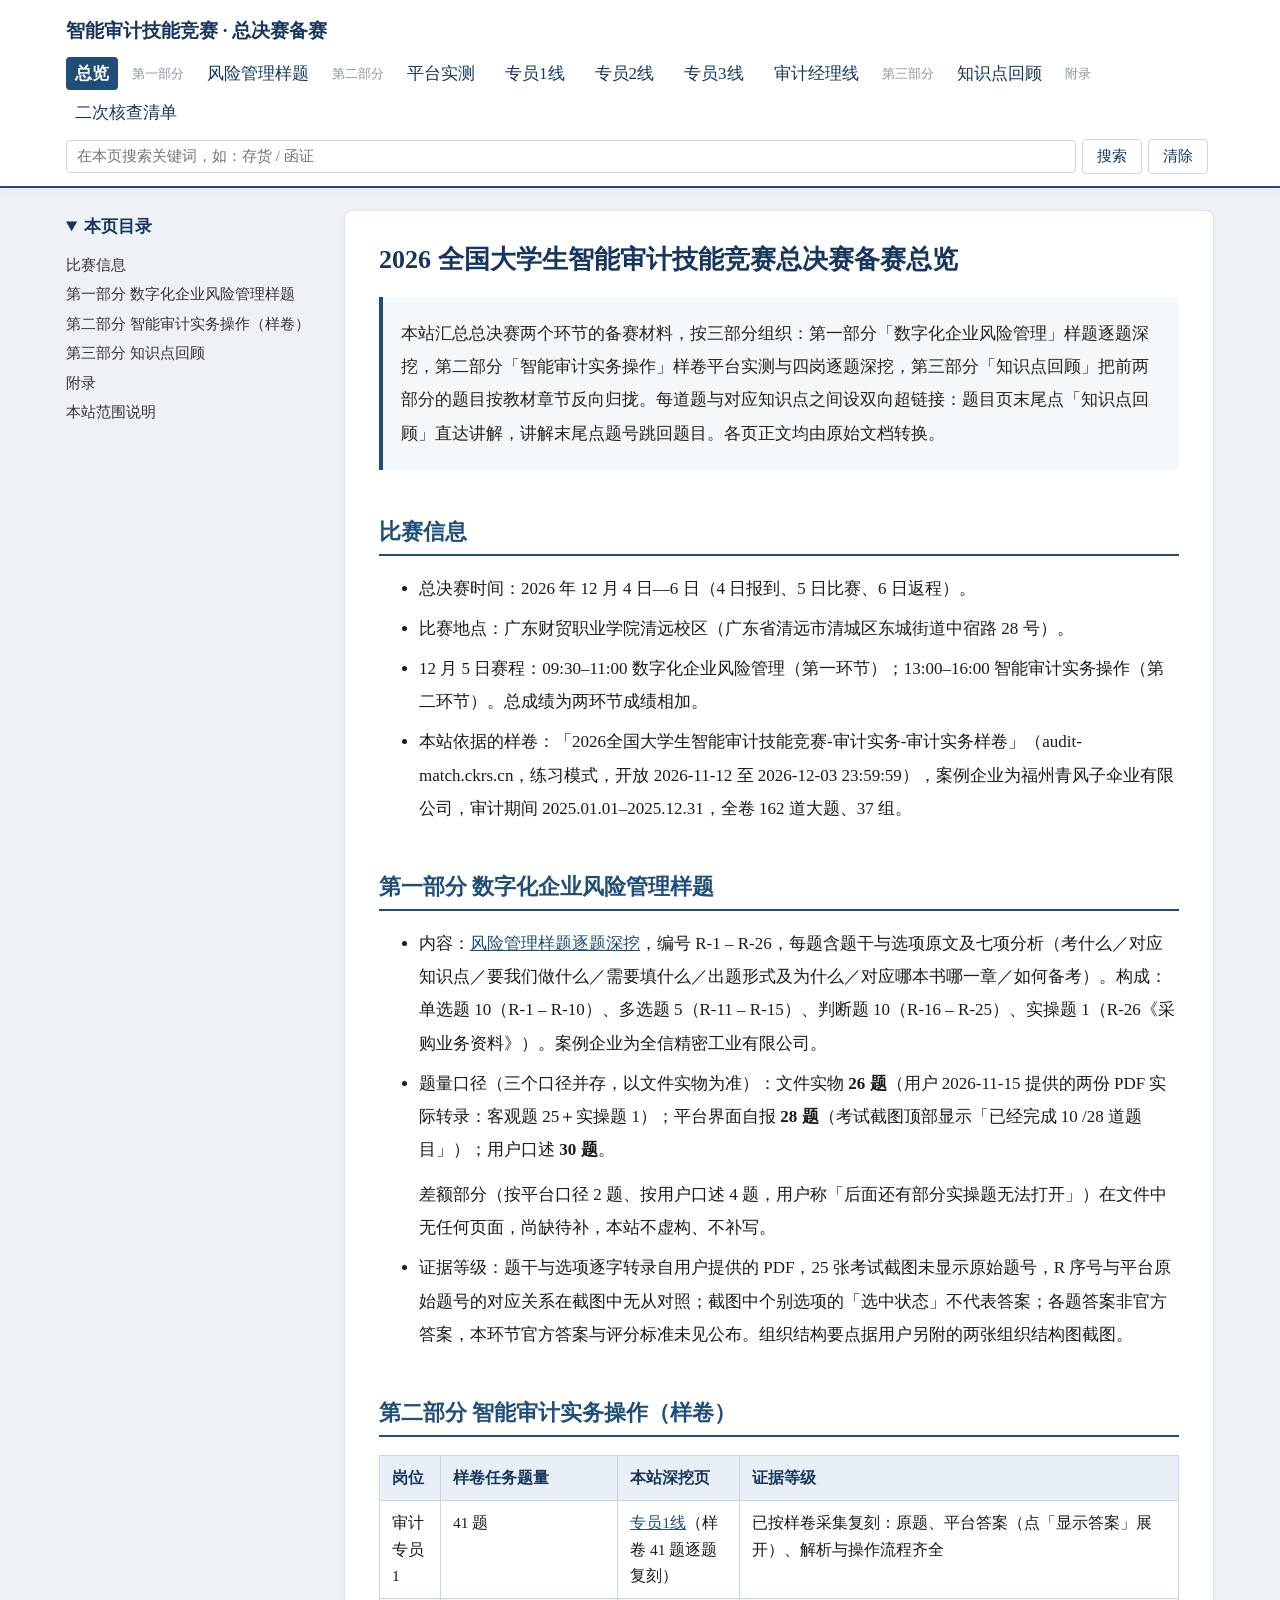
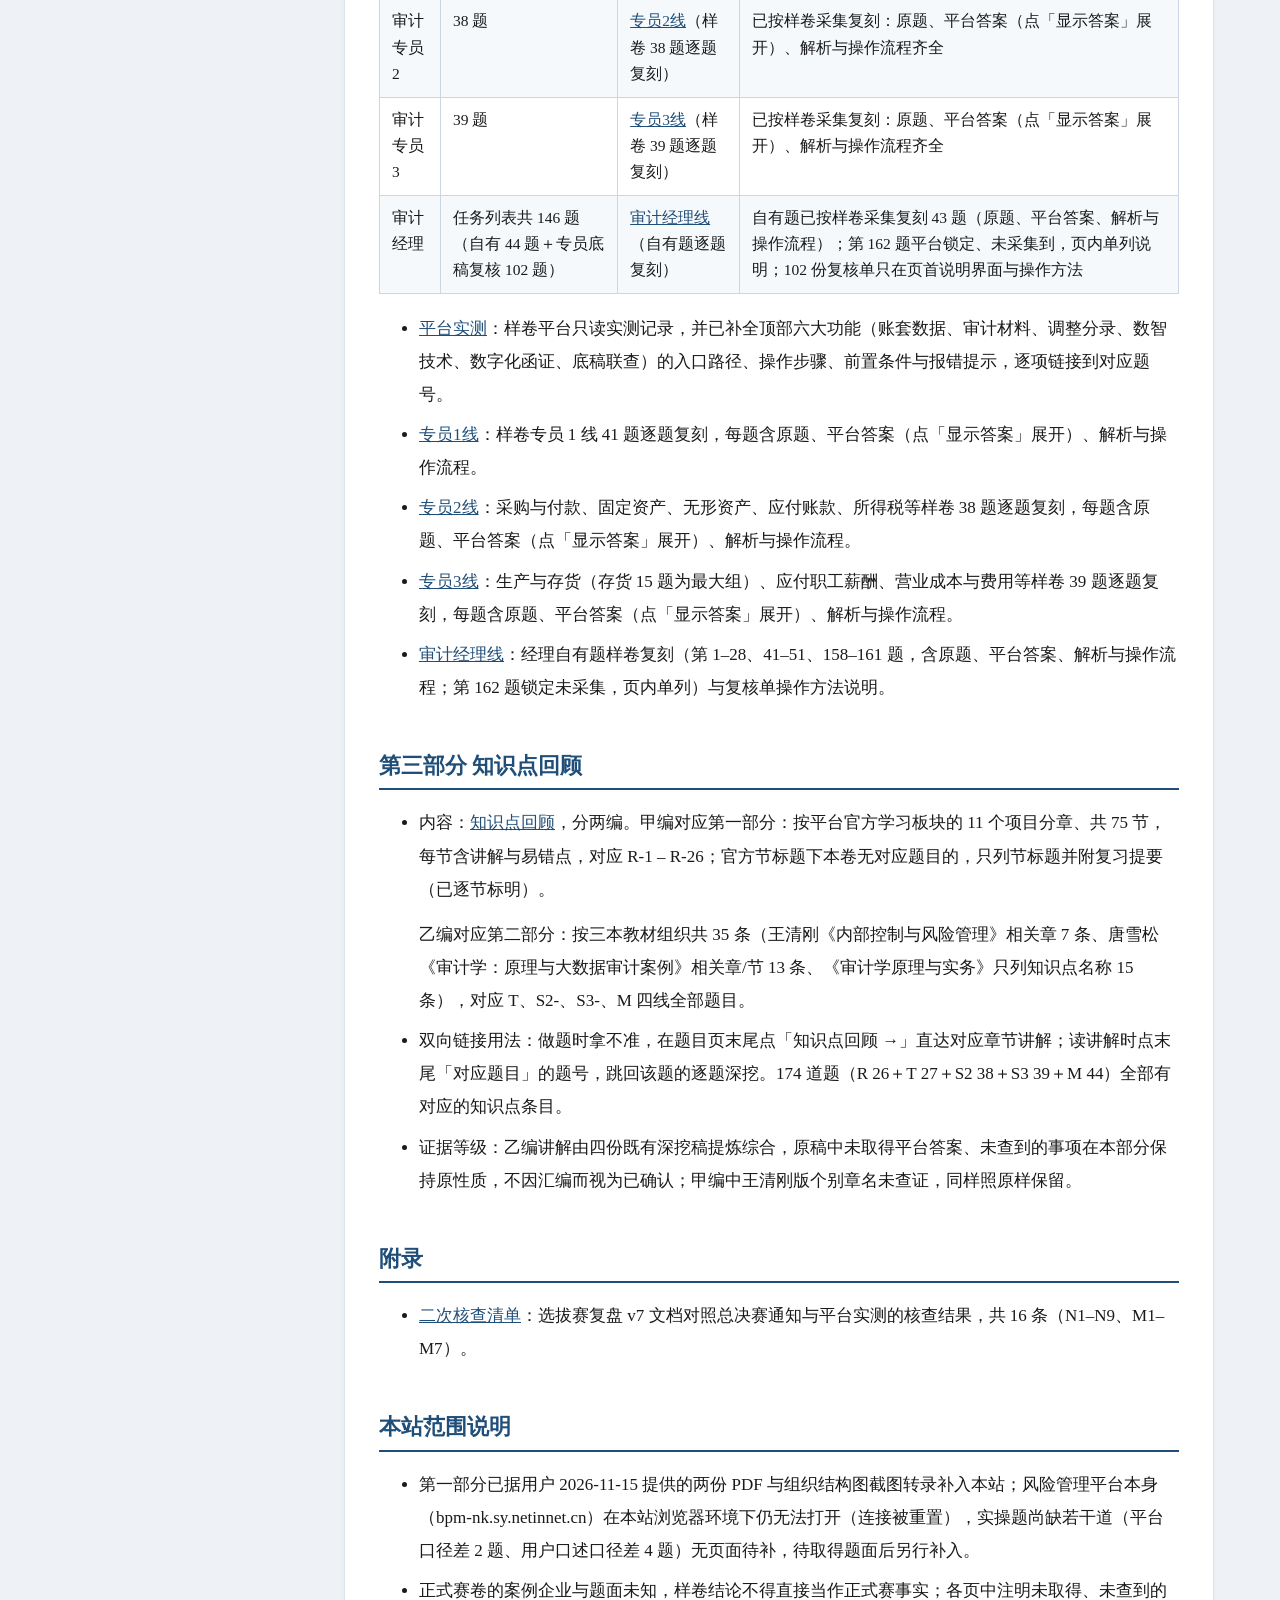
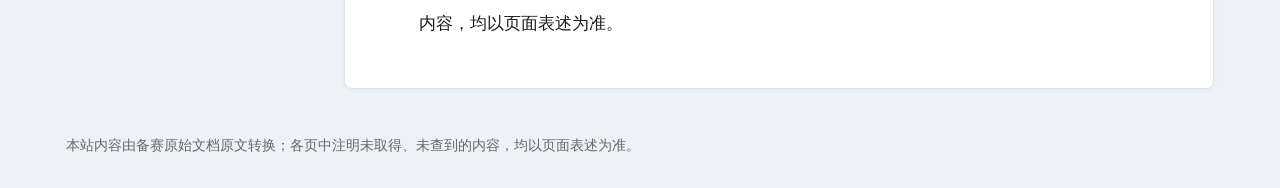
==== commit 954b7b0f: "四线合并修订上线：四线页面按样卷采集重做；platform补全六大功能与附注九章；全站标记表述清理；knowledge回链重映射" ====
--- a/index.html
+++ b/index.html
@@ -26,7 +26,7 @@
       <a href="checklist.html">二次核查清单</a>
     </nav>
     <div class="searchbar">
-      <input id="searchInput" type="search" placeholder="在本页搜索关键词，如：存货 / 待样卷复核" aria-label="在本页搜索">
+      <input id="searchInput" type="search" placeholder="在本页搜索关键词，如：存货 / 函证" aria-label="在本页搜索">
       <button id="searchBtn" type="button">搜索</button>
       <button id="searchClear" type="button">清除</button>
       <span id="searchCount" class="search-count"></span>
@@ -56,7 +56,7 @@
   <main id="content" class="content">
 <h1>2026 全国大学生智能审计技能竞赛总决赛备赛总览</h1>
 <blockquote>
-<p>本站汇总总决赛两个环节的备赛材料，按三部分组织：第一部分「数字化企业风险管理」样题逐题深挖，第二部分「智能审计实务操作」样卷平台实测与四岗逐题深挖，第三部分「知识点回顾」把前两部分的题目按教材章节反向归拢。每道题与对应知识点之间设双向超链接：题目页末尾点「知识点回顾」直达讲解，讲解末尾点题号跳回题目。各页正文均由原始文档原文转换，证据标注原样保留。</p>
+<p>本站汇总总决赛两个环节的备赛材料，按三部分组织：第一部分「数字化企业风险管理」样题逐题深挖，第二部分「智能审计实务操作」样卷平台实测与四岗逐题深挖，第三部分「知识点回顾」把前两部分的题目按教材章节反向归拢。每道题与对应知识点之间设双向超链接：题目页末尾点「知识点回顾」直达讲解，讲解末尾点题号跳回题目。各页正文均由原始文档转换。</p>
 </blockquote>
 <h2 id="ix-info">比赛信息</h2>
 <ul>
@@ -69,30 +69,30 @@
 <ul>
 <li>内容：<a href="risk.html">风险管理样题逐题深挖</a>，编号 R-1 – R-26，每题含题干与选项原文及七项分析（考什么／对应知识点／要我们做什么／需要填什么／出题形式及为什么／对应哪本书哪一章／如何备考）。构成：单选题 10（R-1 – R-10）、多选题 5（R-11 – R-15）、判断题 10（R-16 – R-25）、实操题 1（R-26《采购业务资料》）。案例企业为全信精密工业有限公司。</li>
 <li><p class="segp">题量口径（三个口径并存，以文件实物为准）：文件实物 <strong>26 题</strong>（用户 2026-11-15 提供的两份 PDF 实际转录：客观题 25＋实操题 1）；平台界面自报 <strong>28 题</strong>（考试截图顶部显示「已经完成 10 /28 道题目」）；用户口述 <strong>30 题</strong>。</p><p class="segp">差额部分（按平台口径 2 题、按用户口述 4 题，用户称「后面还有部分实操题无法打开」）在文件中无任何页面，尚缺待补，本站不虚构、不补写。</p></li>
-<li>证据等级：题干与选项逐字转录自用户提供的 PDF，25 张考试截图未显示原始题号，R 序号与平台原始题号的对应关系未核实；截图中个别选项的「选中状态」只是页面状态记录，不是答案；全部倾向性判断均标明「<mark class="warn">分析推断，非官方答案</mark>」，本环节官方答案与评分标准未见。组织结构要点据用户另附的两张组织结构图截图。</li>
+<li>证据等级：题干与选项逐字转录自用户提供的 PDF，25 张考试截图未显示原始题号，R 序号与平台原始题号的对应关系在截图中无从对照；截图中个别选项的「选中状态」不代表答案；各题答案非官方答案，本环节官方答案与评分标准未见公布。组织结构要点据用户另附的两张组织结构图截图。</li>
 </ul>
 <h2 id="ix-part2">第二部分 智能审计实务操作（样卷）</h2>
 <table>
 <thead><tr><th>岗位</th><th>样卷任务题量</th><th>本站深挖页</th><th>证据等级</th></tr></thead>
 <tbody>
-<tr><td>审计专员 1</td><td>41 题</td><td><a href="s1.html">专员1线</a>（选拔赛真题 27 题逐题深挖）</td><td>逐字真题：题面与分值取自选拔赛真题转录</td></tr>
-<tr><td>审计专员 2</td><td>38 题</td><td><a href="s2.html">专员2线</a>（38 题逐题深挖）</td><td>题号与分组为样卷实测；逐题题名、分值、小题构成标「<mark class="warn">待样卷复核</mark>」</td></tr>
-<tr><td>审计专员 3</td><td>39 题</td><td><a href="s3.html">专员3线</a>（39 题逐题深挖）</td><td>题号与分组为样卷实测；逐题题名、分值、小题构成标「<mark class="warn">待样卷复核</mark>」</td></tr>
-<tr><td>审计经理</td><td>任务列表共 146 题（自有 44 题＋专员底稿复核 102 题）</td><td><a href="manager.html">审计经理线</a>（自有 44 题逐题深挖）</td><td>自有 44 题中 8 题实测有据；其余题号分组实测、逐题细节标「<mark class="warn">待样卷复核</mark>」</td></tr>
+<tr><td>审计专员 1</td><td>41 题</td><td><a href="s1.html">专员1线</a>（样卷 41 题逐题复刻）</td><td>已按样卷采集复刻：原题、平台答案（点「显示答案」展开）、解析与操作流程齐全</td></tr>
+<tr><td>审计专员 2</td><td>38 题</td><td><a href="s2.html">专员2线</a>（样卷 38 题逐题复刻）</td><td>已按样卷采集复刻：原题、平台答案（点「显示答案」展开）、解析与操作流程齐全</td></tr>
+<tr><td>审计专员 3</td><td>39 题</td><td><a href="s3.html">专员3线</a>（样卷 39 题逐题复刻）</td><td>已按样卷采集复刻：原题、平台答案（点「显示答案」展开）、解析与操作流程齐全</td></tr>
+<tr><td>审计经理</td><td>任务列表共 146 题（自有 44 题＋专员底稿复核 102 题）</td><td><a href="manager.html">审计经理线</a>（自有题逐题复刻）</td><td>自有题已按样卷采集复刻 43 题（原题、平台答案、解析与操作流程）；第 162 题平台锁定、未采集到，页内单列说明；102 份复核单只在页首说明界面与操作方法</td></tr>
 </tbody>
 </table>
 <ul>
-<li><a href="platform.html">平台实测</a>：样卷平台四个账号的只读实测全记录——162 题分组、四岗任务清单、两大底稿模板族、经理串行前置链、第 158 题 <span class="score">8.00 分</span>、第 161→162 题连锁锁。</li>
-<li><a href="s1.html">专员1线</a>：选拔赛专员 1 线 27 题逐题深挖（逐字真题），每题七项。</li>
-<li><a href="s2.html">专员2线</a>：采购与付款、固定资产、无形资产、应付账款、所得税等 38 题逐题深挖，每题七项。</li>
-<li><a href="s3.html">专员3线</a>：生产与存货（存货 15 题为最大组）、应付职工薪酬、营业成本与费用等 39 题逐题深挖，每题七项。</li>
-<li><a href="manager.html">审计经理线</a>：经理自有 44 题逐题深挖与全局打法（前置链、146 题复核单、180 分钟分配）。</li>
+<li><a href="platform.html">平台实测</a>：样卷平台只读实测记录，并已补全顶部六大功能（账套数据、审计材料、调整分录、数智技术、数字化函证、底稿联查）的入口路径、操作步骤、前置条件与报错提示，逐项链接到对应题号。</li>
+<li><a href="s1.html">专员1线</a>：样卷专员 1 线 41 题逐题复刻，每题含原题、平台答案（点「显示答案」展开）、解析与操作流程。</li>
+<li><a href="s2.html">专员2线</a>：采购与付款、固定资产、无形资产、应付账款、所得税等样卷 38 题逐题复刻，每题含原题、平台答案（点「显示答案」展开）、解析与操作流程。</li>
+<li><a href="s3.html">专员3线</a>：生产与存货（存货 15 题为最大组）、应付职工薪酬、营业成本与费用等样卷 39 题逐题复刻，每题含原题、平台答案（点「显示答案」展开）、解析与操作流程。</li>
+<li><a href="manager.html">审计经理线</a>：经理自有题样卷复刻（第 1–28、41–51、158–161 题，含原题、平台答案、解析与操作流程；第 162 题锁定未采集，页内单列）与复核单操作方法说明。</li>
 </ul>
 <h2 id="ix-part3">第三部分 知识点回顾</h2>
 <ul>
 <li><p class="segp">内容：<a href="knowledge.html">知识点回顾</a>，分两编。甲编对应第一部分：按平台官方学习板块的 11 个项目分章、共 75 节，每节含讲解与易错点，对应 R-1 – R-26；官方节标题下本卷无对应题目的，只列节标题并附复习提要（已逐节标明）。</p><p class="segp">乙编对应第二部分：按三本教材组织共 35 条（王清刚《内部控制与风险管理》相关章 7 条、唐雪松《审计学：原理与大数据审计案例》相关章/节 13 条、《审计学原理与实务》只列知识点名称 15 条），对应 T、S2-、S3-、M 四线全部题目。</p></li>
 <li>双向链接用法：做题时拿不准，在题目页末尾点「知识点回顾 →」直达对应章节讲解；读讲解时点末尾「对应题目」的题号，跳回该题的逐题深挖。174 道题（R 26＋T 27＋S2 38＋S3 39＋M 44）全部有对应的知识点条目。</li>
-<li>证据等级：乙编讲解由四份既有深挖稿提炼综合，原稿标「<mark class="warn">待样卷复核</mark>/<mark class="warn">待核实</mark>」处在本部分保持原性质，不因汇编而升级为已核实；甲编中王清刚版个别章名标「<mark class="warn">待核实</mark>」处同样保留。</li>
+<li>证据等级：乙编讲解由四份既有深挖稿提炼综合，原稿中未取得平台答案、未查到的事项在本部分保持原性质，不因汇编而视为已确认；甲编中王清刚版个别章名未查证，同样照原样保留。</li>
 </ul>
 <h2 id="ix-appendix">附录</h2>
 <ul>
@@ -101,11 +101,11 @@
 <h2 id="ix-scope">本站范围说明</h2>
 <ul>
 <li>第一部分已据用户 2026-11-15 提供的两份 PDF 与组织结构图截图转录补入本站；风险管理平台本身（bpm-nk.sy.netinnet.cn）在本站浏览器环境下仍无法打开（连接被重置），实操题尚缺若干道（平台口径差 2 题、用户口述口径差 4 题）无页面待补，待取得题面后另行补入。</li>
-<li>正式赛卷的案例企业与题面未知，样卷结论不得直接当作正式赛事实；各页中标「<mark class="warn">待样卷复核</mark>」「<mark class="warn">待核实</mark>」处均属未核实内容。</li>
+<li>正式赛卷的案例企业与题面未知，样卷结论不得直接当作正式赛事实；各页中注明未取得、未查到的内容，均以页面表述为准。</li>
 </ul>
   </main>
 </div>
-<footer class="footer">本站内容由备赛原始文档原文转换，证据标注（<mark class="warn">待样卷复核</mark>等）均按原文保留。</footer>
+<footer class="footer">本站内容由备赛原始文档原文转换；各页中注明未取得、未查到的内容，均以页面表述为准。</footer>
 <script src="search.js"></script>
 </body>
 </html>
